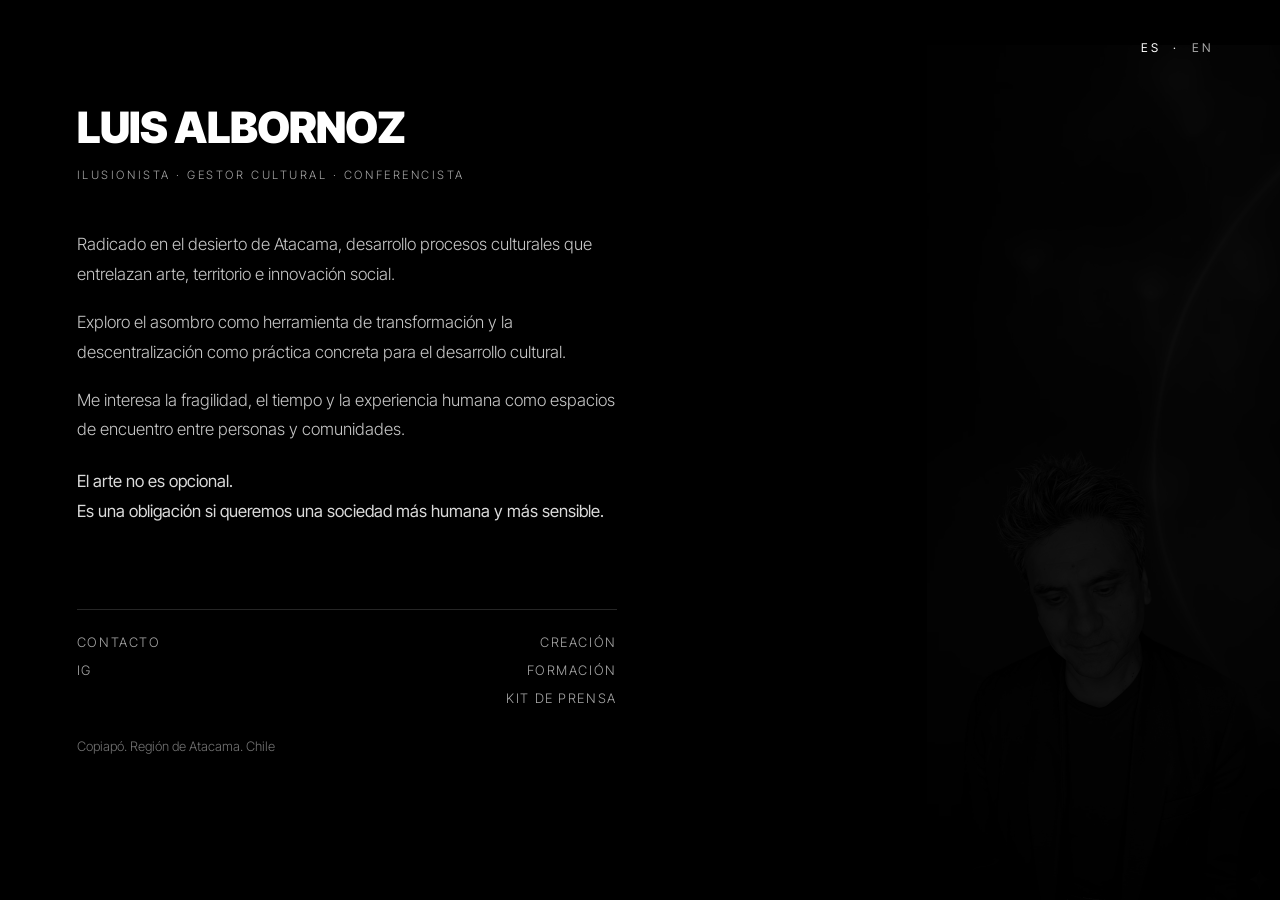
==== index.html @ 5cab09f7 "Update index.html" ====
<!DOCTYPE html>
<html lang="es">
<head>
    <meta charset="UTF-8" />
    <meta name="viewport" content="width=device-width, initial-scale=1.0" />
    <title>Luis Albornoz | Ilusionista, Gestor Cultural y Conferencista</title>
    <meta name="description" content="Luis Albornoz, ilusionista y gestor cultural radicado en el Desierto de Atacama. Desarrollo de proyectos escénicos e innovación social." />
    <link rel="preconnect" href="https://fonts.googleapis.com">
    <link rel="preconnect" href="https://fonts.gstatic.com" crossorigin>
    <link href="https://fonts.googleapis.com/css2?family=IM+Fell+DW+Pica+SC&family=Inter+Tight:wght@300;400;900&display=swap" rel="stylesheet">

    <style>
        :root {
            --bg: #000;
            --fg: #f4f4f4;
            --muted: rgba(255, 255, 255, .65);
        }

        * { box-sizing: border-box; }

        html, body {
            margin: 0; padding: 0;
            background: var(--bg); color: var(--fg);
            font-family: "Inter Tight", sans-serif;
            -webkit-font-smoothing: antialiased;
            overflow-x: hidden;
            overflow-y: auto;
            height: 100%;
        }

        .lang-switch {
            position: fixed; top: 40px; right: 60px;
            font-size: 0.75rem; letter-spacing: 0.2em;
            text-transform: uppercase; z-index: 9999;
        }

        .lang-switch a { color: var(--muted); text-decoration: none; padding: 10px 8px; transition: 0.4s; }
        .lang-switch a.active { color: #fff; }

        .container {
            width: 55%; padding: 8% 6%;
            display: flex; flex-direction: column;
            justify-content: center; position: relative; z-index: 2;
            min-height: 100vh;
        }

        h1 { 
            font-family: "Inter Tight", sans-serif;
            font-weight: 900;
            font-size: 2.7rem; 
            margin: 0; 
            letter-spacing: -0.02em; 
            color: #fff;
            text-transform: uppercase;
            width: 100%;
            max-width: 540px;
            line-height: 1;
            text-align: left;
        }

        h2.subtitle {
            font-size: 0.72rem; 
            text-transform: uppercase; 
            color: var(--muted);
            margin-top: 1.2rem; 
            margin-bottom: 3rem; 
            font-weight: 300;
            letter-spacing: 0.22em; 
            max-width: 540px;
            width: 100%;
            text-align: left;
        }

        p {
            max-width: 540px; line-height: 1.75;
            color: rgba(255, 255, 255, .78); margin: 0 0 1.2rem 0;
            font-weight: 300; font-size: 1.05rem;
        }

        .statement { margin-top: .2rem; color: rgba(255, 255, 255, .86); font-weight: 400; }

        .site-footer { margin-top: 4rem; max-width: 540px; padding-bottom: 40px; }
        .footer-line { height: 1px; background: rgba(255, 255, 255, .15); width: 100%; margin-bottom: 24px; }

        .footer-content {
            display: flex; justify-content: space-between;
            align-items: flex-start; font-size: 0.82rem;
            letter-spacing: 0.12em; text-transform: uppercase; font-weight: 300;
        }

        .footer-left, .footer-right { display: flex; flex-direction: column; gap: 12px; }
        .footer-right { text-align: right; }

        .footer-links a { color: var(--muted); text-decoration: none; transition: 0.4s; cursor: pointer; }
        .footer-links a:hover { color: #fff; }

        .footer-loc { margin-top: 32px; font-size: 0.82rem; color: rgba(255,255,255,.45); font-weight: 300; }

        #copy-notice {
            position: fixed; bottom: 40px; left: 60px;
            font-size: 0.7rem; letter-spacing: 0.1em;
            color: #fff; background: rgba(255,255,255,0.1);
            padding: 8px 12px; opacity: 0; transition: opacity 0.4s;
            pointer-events: none; text-transform: uppercase;
            z-index: 10000;
        }

        .video-wrapper {
            position: fixed; right: 0; bottom: 0; height: 100%;
            display: flex; align-items: flex-end; pointer-events: none; z-index: 1;
            -webkit-mask-image: radial-gradient(ellipse at 98% 98%, transparent 0%, black 15%);
            mask-image: radial-gradient(ellipse at 98% 98%, transparent 0%, black 15%);
        }

        .video-ghost {
            height: 95vh; opacity: 0.09; filter: grayscale(100%) contrast(110%);
            animation: slowFloat 40s ease-in-out infinite alternate;
        }

        @keyframes slowFloat { 0% { transform: translateY(0) } 100% { transform: translateY(12px) } }

        @media (max-width: 900px) {
            .container { 
                width: 100%; 
                padding: 20% 8% 12% 8%; 
                justify-content: flex-start; 
                padding-top: 120px; 
            }
            .video-wrapper { display: none; }
            h1, h2.subtitle, p, .site-footer { max-width: 100%; }
        }
    </style>
</head>
<body>

    <nav class="lang-switch">
        <a href="index.html" class="active">ES</a> · 
        <a href="en.html">EN</a>
    </nav>

    <main class="container">
        <h1>Luis Albornoz</h1>
        <h2 class="subtitle">ILUSIONISTA · GESTOR CULTURAL · CONFERENCISTA</h2>

        <p>Radicado en el desierto de Atacama, desarrollo procesos culturales que entrelazan arte, territorio e innovación social.</p>
        <p>Exploro el asombro como herramienta de transformación y la descentralización como práctica concreta para el desarrollo cultural.</p>
        <p>Me interesa la fragilidad, el tiempo y la experiencia humana como espacios de encuentro entre personas y comunidades.</p>

        <p class="statement">
            El arte no es opcional.<br>
            Es una obligación si queremos una sociedad más humana y más sensible.
        </p>

        <footer class="site-footer">
            <div class="footer-line"></div>
            <div class="footer-content footer-links">
                <div class="footer-left">
                    <a onclick="handleContact('es')">CONTACTO</a>
                    <a href="https://www.instagram.com/luisalbornozcortes/" target="_blank">IG</a>
                </div>
                <div class="footer-right">
                    <a onclick="accessProfessional('obra')">CREACIÓN</a>
                    <a onclick="accessProfessional('formacion')">FORMACIÓN</a>
                    <a onclick="accessProfessional('press')">KIT DE PRENSA</a>
                </div>
            </div>
            <div class="footer-loc">Copiapó. Región de Atacama. Chile</div>
        </footer>
    </main>

    <div id="copy-notice">Correo copiado al portapapeles</div>

    <div class="video-wrapper">
        <video autoplay muted loop playsinline class="video-ghost">
            <source src="luis-albornoz-ilusionista-creador-atacama.webm" type="video/webm" />
            <source src="luis-albornoz-ilusionista-creador-atacama.mp4" type="video/mp4" />
        </video>
    </div>

    <script>
        function handleContact(lang) {
            const email = "luisalbornoz@gmail.com";
            navigator.clipboard.writeText(email).then(() => {
                const notice = document.getElementById('copy-notice');
                notice.innerText = lang === 'es' ? "Correo copiado al portapapeles" : "Email copied to clipboard";
                notice.style.opacity = "1";
                setTimeout(() => { notice.style.opacity = "0"; }, 2500);
            });

            const isMobile = /iPhone|iPad|iPod|Android/i.test(navigator.userAgent);
            if (isMobile) {
                window.location.href = `mailto:${email}?subject=Consulta%20Profesional`;
            }
        }

        function accessProfessional(tipo) {
            const masterKey = "DESIERTO2026";
            
            if (tipo === 'obra' || tipo === 'press') {
                const input = prompt("Acceso Restringido. Ingresa clave:");
                if (input === masterKey) {
                    if (tipo === 'obra') window.open("luis-albornoz-un-mago-en-el-desierto-dossier.pdf", '_blank');
                    if (tipo === 'press') window.open("https://drive.google.com/drive/folders/1Z386t4rUbsZg7R92Y4rG-MYBZl6e0bnV?usp=sharing", '_blank');
                } else if (input !== null) {
                    alert("Clave incorrecta.");
                }
                return;
            }

            if (tipo === 'formacion') {
                const sector = prompt("FORMACIÓN | Selecciona área de interés:\n1. Corporativa\n2. Sociocultural\n(Escribe 1 o 2)");
                
                if (sector === "1" || sector === "2") {
                    const input = prompt("Contenido Protegido. Ingresa clave para acceder:");
                    if (input === masterKey) {
                        if (sector === "1") {
                            const capCorp = prompt("ÁREA CORPORATIVA | Selecciona programa:\n1. En Busca de la Belleza\n2. Presentaciones Memorables\n(Escribe 1 o 2)");
                            if (capCorp === "1") window.open("luis-albornoz-conferencia-taller-belleza-corporativa.pdf", '_blank');
                            else if (capCorp === "2") window.open("luis-albornoz-conferencia-taller-presentaciones-memorables-corporativa.pdf", '_blank');
                        } else {
                            const capSoc = prompt("ÁREA SOCIOCULTURAL | Selecciona programa:\n1. En Busca de la Belleza\n2. Presentaciones Memorables\n(Escribe 1 o 2)");
                            if (capSoc === "1") window.open("luis-albornoz-conferencia-taller-belleza-sociocultural.pdf", '_blank');
                            else if (capSoc === "2") window.open("luis-albornoz-conferencia-taller-presentaciones-memorables-sociocultural.pdf", '_blank');
                        }
                    } else if (input !== null) {
                        alert("Clave incorrecta.");
                    }
                }
            }
        }
    </script>
</body>
</html>
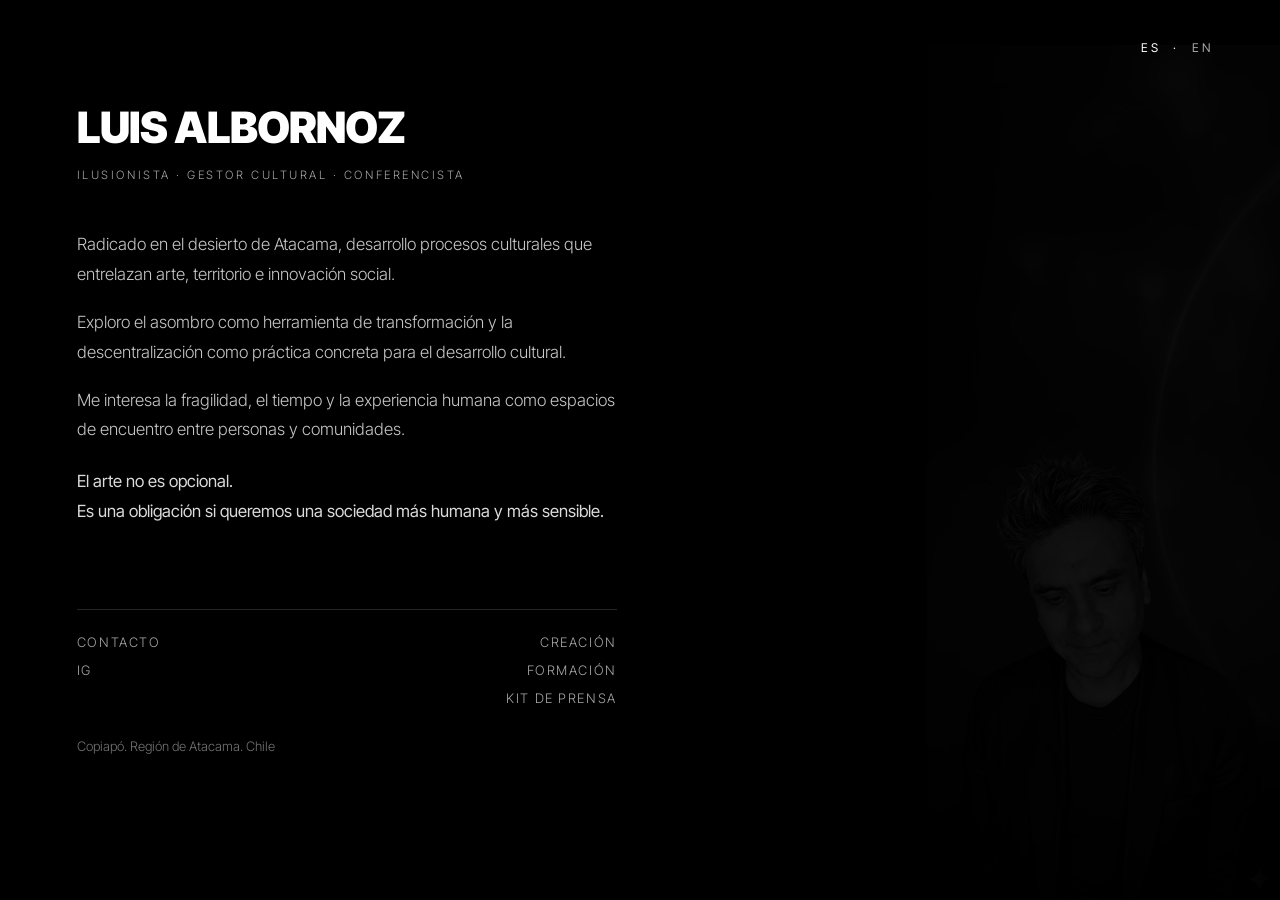
==== commit 47f8244d: "Update index.html" ====
--- a/index.html
+++ b/index.html
@@ -196,6 +196,7 @@
         function accessProfessional(tipo) {
             const masterKey = "DESIERTO2026";
             
+            // Caso 1: Obra o Prensa (Clave directa)
             if (tipo === 'obra' || tipo === 'press') {
                 const input = prompt("Acceso Restringido. Ingresa clave:");
                 if (input === masterKey) {
@@ -207,24 +208,24 @@
                 return;
             }
 
+            // Caso 2: FORMACIÓN (Clave inmediata y luego selección)
             if (tipo === 'formacion') {
-                const sector = prompt("FORMACIÓN | Selecciona área de interés:\n1. Corporativa\n2. Sociocultural\n(Escribe 1 o 2)");
+                const input = prompt("Área de Formación Protegida. Ingresa clave para acceder:");
                 
-                if (sector === "1" || sector === "2") {
-                    const input = prompt("Contenido Protegido. Ingresa clave para acceder:");
-                    if (input === masterKey) {
-                        if (sector === "1") {
-                            const capCorp = prompt("ÁREA CORPORATIVA | Selecciona programa:\n1. En Busca de la Belleza\n2. Presentaciones Memorables\n(Escribe 1 o 2)");
-                            if (capCorp === "1") window.open("luis-albornoz-conferencia-taller-belleza-corporativa.pdf", '_blank');
-                            else if (capCorp === "2") window.open("luis-albornoz-conferencia-taller-presentaciones-memorables-corporativa.pdf", '_blank');
-                        } else {
-                            const capSoc = prompt("ÁREA SOCIOCULTURAL | Selecciona programa:\n1. En Busca de la Belleza\n2. Presentaciones Memorables\n(Escribe 1 o 2)");
-                            if (capSoc === "1") window.open("luis-albornoz-conferencia-taller-belleza-sociocultural.pdf", '_blank');
-                            else if (capSoc === "2") window.open("luis-albornoz-conferencia-taller-presentaciones-memorables-sociocultural.pdf", '_blank');
-                        }
-                    } else if (input !== null) {
-                        alert("Clave incorrecta.");
+                if (input === masterKey) {
+                    const sector = prompt("ACCESO CONCEDIDO | Selecciona área de interés:\n1. Corporativa\n2. Sociocultural\n(Escribe 1 o 2)");
+                    
+                    if (sector === "1") {
+                        const capCorp = prompt("ÁREA CORPORATIVA | Selecciona programa:\n1. En Busca de la Belleza\n2. Presentaciones Memorables\n(Escribe 1 o 2)");
+                        if (capCorp === "1") window.open("luis-albornoz-conferencia-taller-belleza-corporativa.pdf", '_blank');
+                        else if (capCorp === "2") window.open("luis-albornoz-conferencia-taller-presentaciones-memorables-corporativa.pdf", '_blank');
+                    } else if (sector === "2") {
+                        const capSoc = prompt("ÁREA SOCIOCULTURAL | Selecciona programa:\n1. En Busca de la Belleza\n2. Presentaciones Memorables\n(Escribe 1 o 2)");
+                        if (capSoc === "1") window.open("luis-albornoz-conferencia-taller-belleza-sociocultural.pdf", '_blank');
+                        else if (capSoc === "2") window.open("luis-albornoz-conferencia-taller-presentaciones-memorables-sociocultural.pdf", '_blank');
                     }
+                } else if (input !== null) {
+                    alert("Clave incorrecta.");
                 }
             }
         }
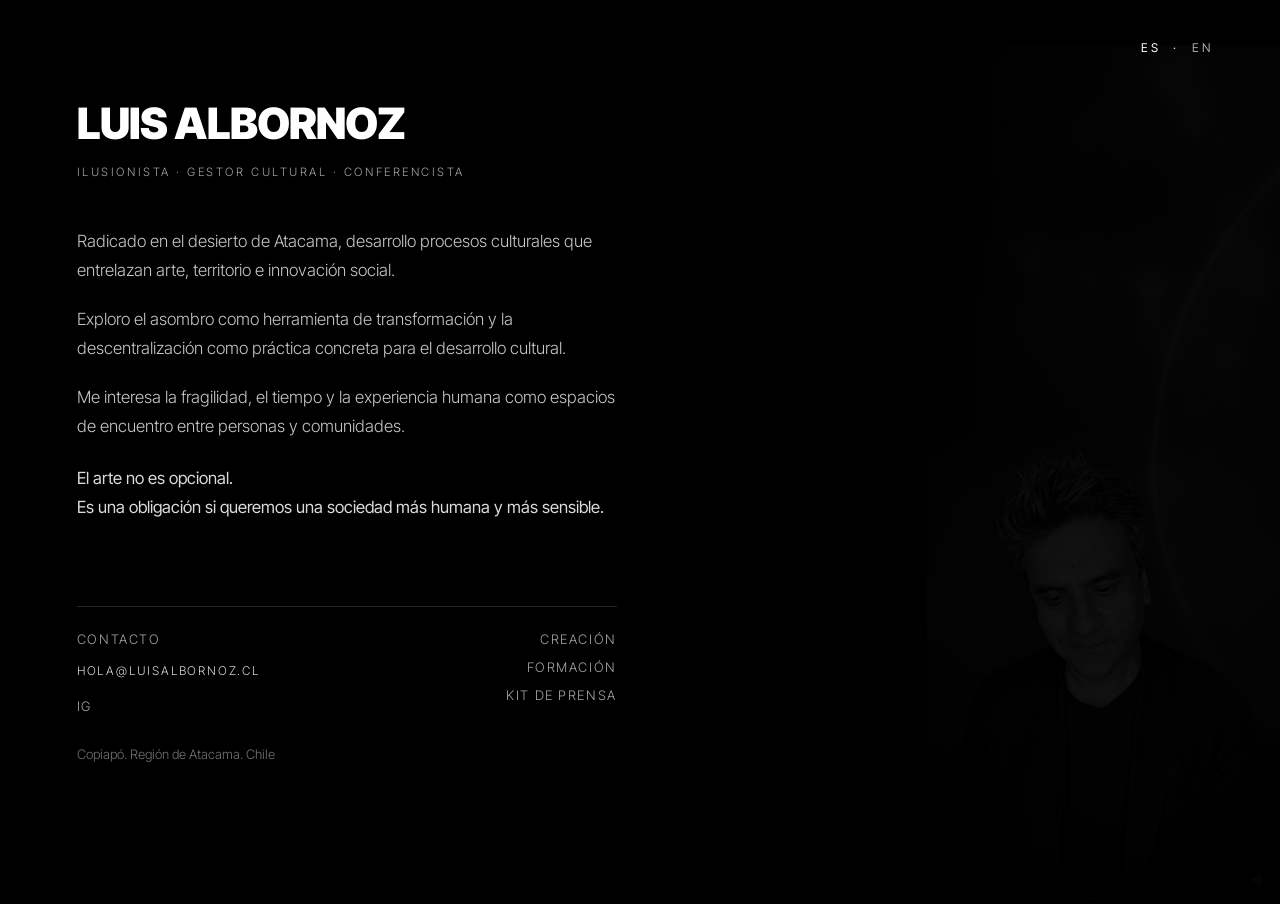
==== commit 5898cbd5: "Update index.html" ====
--- a/index.html
+++ b/index.html
@@ -94,6 +94,14 @@
         .footer-links a { color: var(--muted); text-decoration: none; transition: 0.4s; cursor: pointer; }
         .footer-links a:hover { color: #fff; }
 
+        .direct-email { 
+            font-size: 0.75rem; 
+            color: #fff; 
+            margin-top: 4px; 
+            letter-spacing: 0.15em;
+            opacity: 0.85;
+        }
+
         .footer-loc { margin-top: 32px; font-size: 0.82rem; color: rgba(255,255,255,.45); font-weight: 300; }
 
         #copy-notice {
@@ -156,7 +164,8 @@
             <div class="footer-content footer-links">
                 <div class="footer-left">
                     <a onclick="handleContact('es')">CONTACTO</a>
-                    <a href="https://www.instagram.com/luisalbornozcortes/" target="_blank">IG</a>
+                    <span class="direct-email">hola@luisalbornoz.cl</span>
+                    <a href="https://www.instagram.com/luisalbornozcortes/" target="_blank" style="margin-top: 8px;">IG</a>
                 </div>
                 <div class="footer-right">
                     <a onclick="accessProfessional('obra')">CREACIÓN</a>
@@ -179,7 +188,7 @@
 
     <script>
         function handleContact(lang) {
-            const email = "luisalbornoz@gmail.com";
+            const email = "hola@luisalbornoz.cl";
             navigator.clipboard.writeText(email).then(() => {
                 const notice = document.getElementById('copy-notice');
                 notice.innerText = lang === 'es' ? "Correo copiado al portapapeles" : "Email copied to clipboard";
@@ -187,20 +196,16 @@
                 setTimeout(() => { notice.style.opacity = "0"; }, 2500);
             });
 
-            const isMobile = /iPhone|iPad|iPod|Android/i.test(navigator.userAgent);
-            if (isMobile) {
-                window.location.href = `mailto:${email}?subject=Consulta%20Profesional`;
-            }
+            window.location.href = `mailto:${email}?subject=Consulta%20Profesional%3A%20Luis%20Albornoz`;
         }
 
         function accessProfessional(tipo) {
             const masterKey = "DESIERTO2026";
             
-            // Caso 1: Obra o Prensa (Clave directa)
             if (tipo === 'obra' || tipo === 'press') {
                 const input = prompt("Acceso Restringido. Ingresa clave:");
                 if (input === masterKey) {
-                    if (tipo === 'obra') window.open("luis-albornoz-un-mago-en-el-desierto-dossier.pdf", '_blank');
+                    if (tipo === 'obra') window.open("luis-albornoz-obra-un mago-en-el-desierto-dossier.pdf", '_blank');
                     if (tipo === 'press') window.open("https://drive.google.com/drive/folders/1Z386t4rUbsZg7R92Y4rG-MYBZl6e0bnV?usp=sharing", '_blank');
                 } else if (input !== null) {
                     alert("Clave incorrecta.");
@@ -208,7 +213,6 @@
                 return;
             }
 
-            // Caso 2: FORMACIÓN (Clave inmediata y luego selección)
             if (tipo === 'formacion') {
                 const input = prompt("Área de Formación Protegida. Ingresa clave para acceder:");
                 
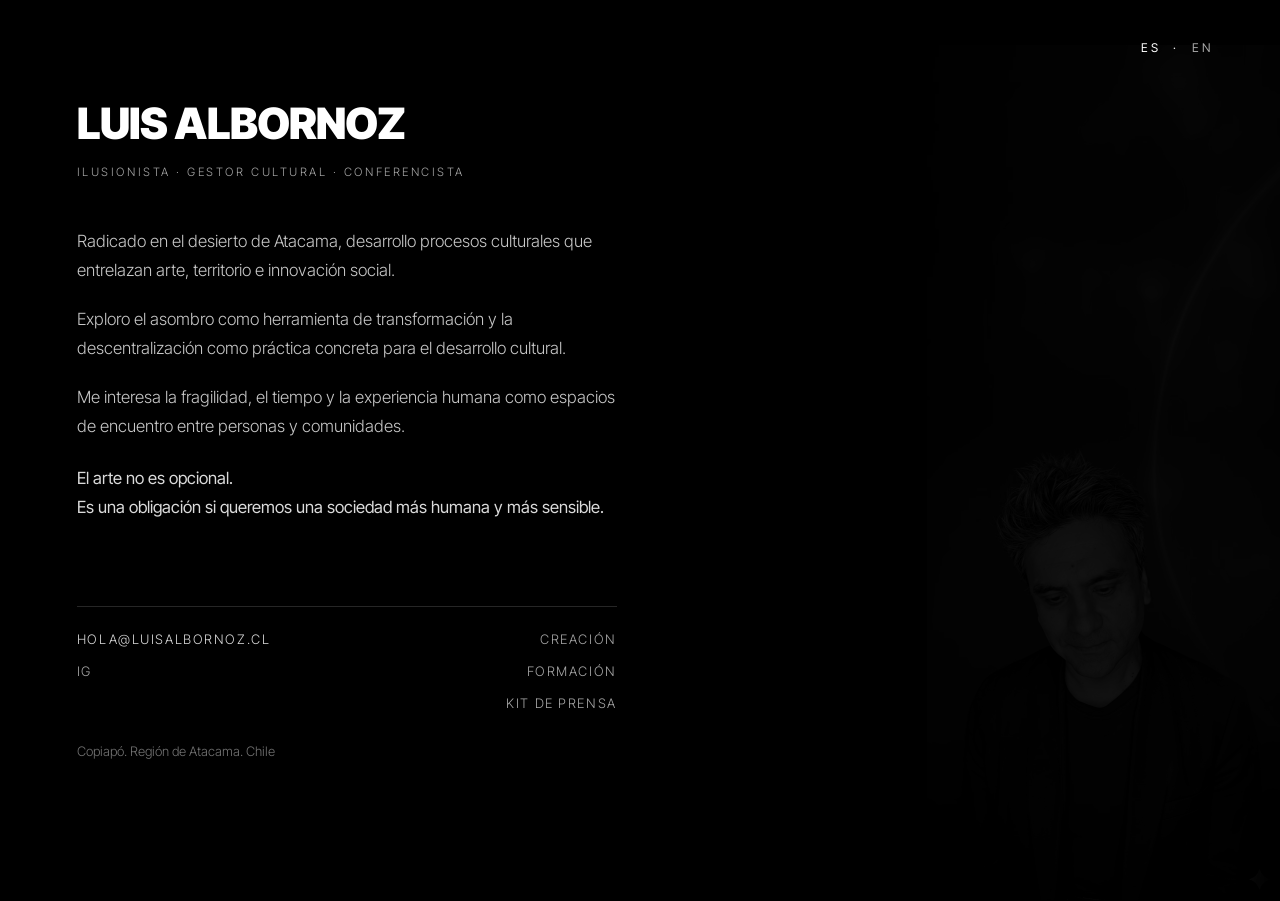
==== commit 2cb87557: "Update index.html" ====
--- a/index.html
+++ b/index.html
@@ -79,30 +79,42 @@
 
         .statement { margin-top: .2rem; color: rgba(255, 255, 255, .86); font-weight: 400; }
 
+        /* --- Estilos del Footer Corregidos --- */
         .site-footer { margin-top: 4rem; max-width: 540px; padding-bottom: 40px; }
         .footer-line { height: 1px; background: rgba(255, 255, 255, .15); width: 100%; margin-bottom: 24px; }
 
         .footer-content {
-            display: flex; justify-content: space-between;
-            align-items: flex-start; font-size: 0.82rem;
-            letter-spacing: 0.12em; text-transform: uppercase; font-weight: 300;
-        }
-
-        .footer-left, .footer-right { display: flex; flex-direction: column; gap: 12px; }
-        .footer-right { text-align: right; }
-
-        .footer-links a { color: var(--muted); text-decoration: none; transition: 0.4s; cursor: pointer; }
+            display: grid;
+            grid-template-columns: 1fr 1fr; /* Dos columnas iguales */
+            gap: 16px; /* Espacio entre columnas y filas */
+            font-size: 0.82rem;
+            letter-spacing: 0.12em;
+            text-transform: uppercase;
+            font-weight: 300;
+        }
+
+        .footer-links a, .footer-links span {
+            color: var(--muted);
+            text-decoration: none;
+            transition: 0.4s;
+            cursor: pointer;
+            display: inline-block; /* Importante para alineación */
+        }
+
         .footer-links a:hover { color: #fff; }
 
+        /* Estilo específico para resaltar el correo */
         .direct-email { 
-            font-size: 0.75rem; 
-            color: #fff; 
-            margin-top: 4px; 
-            letter-spacing: 0.15em;
+            color: #fff !important; 
             opacity: 0.85;
-        }
+            cursor: pointer;
+        }
+
+        /* Justificación derecha para la columna profesional */
+        .text-right { text-align: right; }
 
         .footer-loc { margin-top: 32px; font-size: 0.82rem; color: rgba(255,255,255,.45); font-weight: 300; }
+        /* ------------------------------------- */
 
         #copy-notice {
             position: fixed; bottom: 40px; left: 60px;
@@ -136,6 +148,8 @@
             }
             .video-wrapper { display: none; }
             h1, h2.subtitle, p, .site-footer { max-width: 100%; }
+            .footer-content { grid-template-columns: 1fr; gap: 24px; text-align: center; }
+            .text-right { text-align: center; }
         }
     </style>
 </head>
@@ -162,15 +176,25 @@
         <footer class="site-footer">
             <div class="footer-line"></div>
             <div class="footer-content footer-links">
-                <div class="footer-left">
-                    <a onclick="handleContact('es')">CONTACTO</a>
-                    <span class="direct-email">hola@luisalbornoz.cl</span>
-                    <a href="https://www.instagram.com/luisalbornozcortes/" target="_blank" style="margin-top: 8px;">IG</a>
+                <div class="footer-left-group">
+                    <div>
+                        <a onclick="handleContact('es')" class="direct-email">hola@luisalbornoz.cl</a>
+                    </div>
+                    <div style="margin-top: 16px;">
+                        <a href="https://www.instagram.com/luisalbornozcortes/" target="_blank">IG</a>
+                    </div>
                 </div>
-                <div class="footer-right">
-                    <a onclick="accessProfessional('obra')">CREACIÓN</a>
-                    <a onclick="accessProfessional('formacion')">FORMACIÓN</a>
-                    <a onclick="accessProfessional('press')">KIT DE PRENSA</a>
+                
+                <div class="footer-right-group text-right">
+                    <div>
+                        <a onclick="accessProfessional('obra')">CREACIÓN</a>
+                    </div>
+                    <div style="margin-top: 16px;">
+                        <a onclick="accessProfessional('formacion')">FORMACIÓN</a>
+                    </div>
+                    <div style="margin-top: 16px;">
+                        <a onclick="accessProfessional('press')">KIT DE PRENSA</a>
+                    </div>
                 </div>
             </div>
             <div class="footer-loc">Copiapó. Región de Atacama. Chile</div>
@@ -189,6 +213,7 @@
     <script>
         function handleContact(lang) {
             const email = "hola@luisalbornoz.cl";
+            // Copia al portapapeles
             navigator.clipboard.writeText(email).then(() => {
                 const notice = document.getElementById('copy-notice');
                 notice.innerText = lang === 'es' ? "Correo copiado al portapapeles" : "Email copied to clipboard";
@@ -196,7 +221,10 @@
                 setTimeout(() => { notice.style.opacity = "0"; }, 2500);
             });
 
-            window.location.href = `mailto:${email}?subject=Consulta%20Profesional%3A%20Luis%20Albornoz`;
+            // Abre el gestor de correos automáticamente
+            setTimeout(() => {
+                window.location.href = `mailto:${email}?subject=Consulta%20Profesional%3A%20Luis%20Albornoz`;
+            }, 300); // Pequeña pausa para asegurar la copia
         }
 
         function accessProfessional(tipo) {
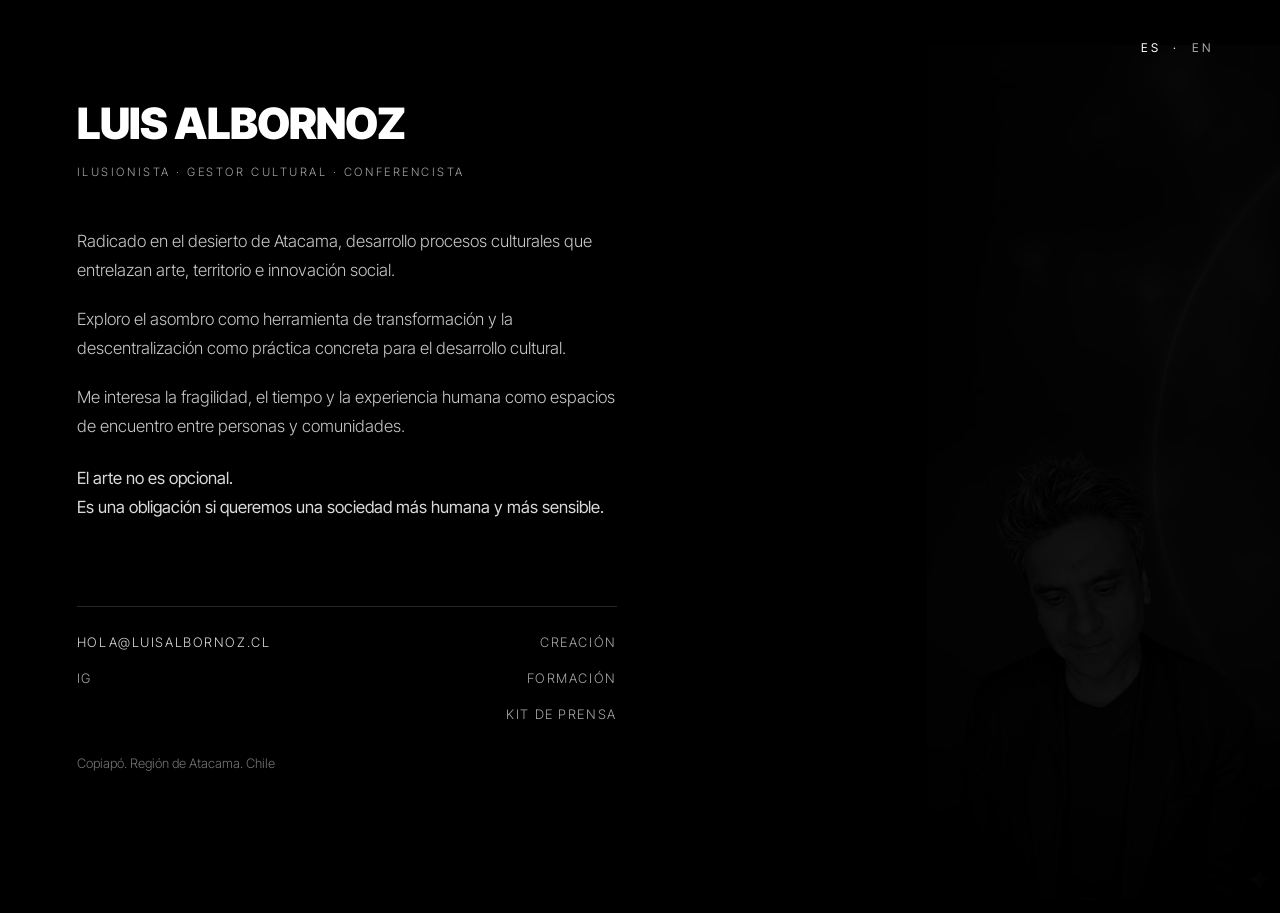
==== commit abfdacbf: "Update index.html" ====
--- a/index.html
+++ b/index.html
@@ -79,42 +79,38 @@
 
         .statement { margin-top: .2rem; color: rgba(255, 255, 255, .86); font-weight: 400; }
 
-        /* --- Estilos del Footer Corregidos --- */
+        /* --- Estilos del Footer con Simetría Total --- */
         .site-footer { margin-top: 4rem; max-width: 540px; padding-bottom: 40px; }
         .footer-line { height: 1px; background: rgba(255, 255, 255, .15); width: 100%; margin-bottom: 24px; }
 
         .footer-content {
             display: grid;
-            grid-template-columns: 1fr 1fr; /* Dos columnas iguales */
-            gap: 16px; /* Espacio entre columnas y filas */
-            font-size: 0.82rem;
-            letter-spacing: 0.12em;
+            grid-template-columns: 1fr 1fr;
+            gap: 16px;
             text-transform: uppercase;
             font-weight: 300;
         }
 
-        .footer-links a, .footer-links span {
+        /* Unificación estricta de tamaño para todos los enlaces del footer */
+        .footer-links a, .footer-links span, .direct-email {
             color: var(--muted);
             text-decoration: none;
             transition: 0.4s;
             cursor: pointer;
-            display: inline-block; /* Importante para alineación */
-        }
-
-        .footer-links a:hover { color: #fff; }
-
-        /* Estilo específico para resaltar el correo */
+            display: inline-block;
+            font-size: 0.82rem !important; 
+            letter-spacing: 0.12em;
+        }
+
+        .footer-links a:hover, .direct-email:hover { color: #fff; }
+
         .direct-email { 
             color: #fff !important; 
             opacity: 0.85;
-            cursor: pointer;
-        }
-
-        /* Justificación derecha para la columna profesional */
+        }
+
         .text-right { text-align: right; }
-
         .footer-loc { margin-top: 32px; font-size: 0.82rem; color: rgba(255,255,255,.45); font-weight: 300; }
-        /* ------------------------------------- */
 
         #copy-notice {
             position: fixed; bottom: 40px; left: 60px;
@@ -178,7 +174,7 @@
             <div class="footer-content footer-links">
                 <div class="footer-left-group">
                     <div>
-                        <a onclick="handleContact('es')" class="direct-email">hola@luisalbornoz.cl</a>
+                        <a onclick="handleContact('es')" class="direct-email">HOLA@LUISALBORNOZ.CL</a>
                     </div>
                     <div style="margin-top: 16px;">
                         <a href="https://www.instagram.com/luisalbornozcortes/" target="_blank">IG</a>
@@ -213,7 +209,6 @@
     <script>
         function handleContact(lang) {
             const email = "hola@luisalbornoz.cl";
-            // Copia al portapapeles
             navigator.clipboard.writeText(email).then(() => {
                 const notice = document.getElementById('copy-notice');
                 notice.innerText = lang === 'es' ? "Correo copiado al portapapeles" : "Email copied to clipboard";
@@ -221,10 +216,9 @@
                 setTimeout(() => { notice.style.opacity = "0"; }, 2500);
             });
 
-            // Abre el gestor de correos automáticamente
             setTimeout(() => {
                 window.location.href = `mailto:${email}?subject=Consulta%20Profesional%3A%20Luis%20Albornoz`;
-            }, 300); // Pequeña pausa para asegurar la copia
+            }, 300);
         }
 
         function accessProfessional(tipo) {
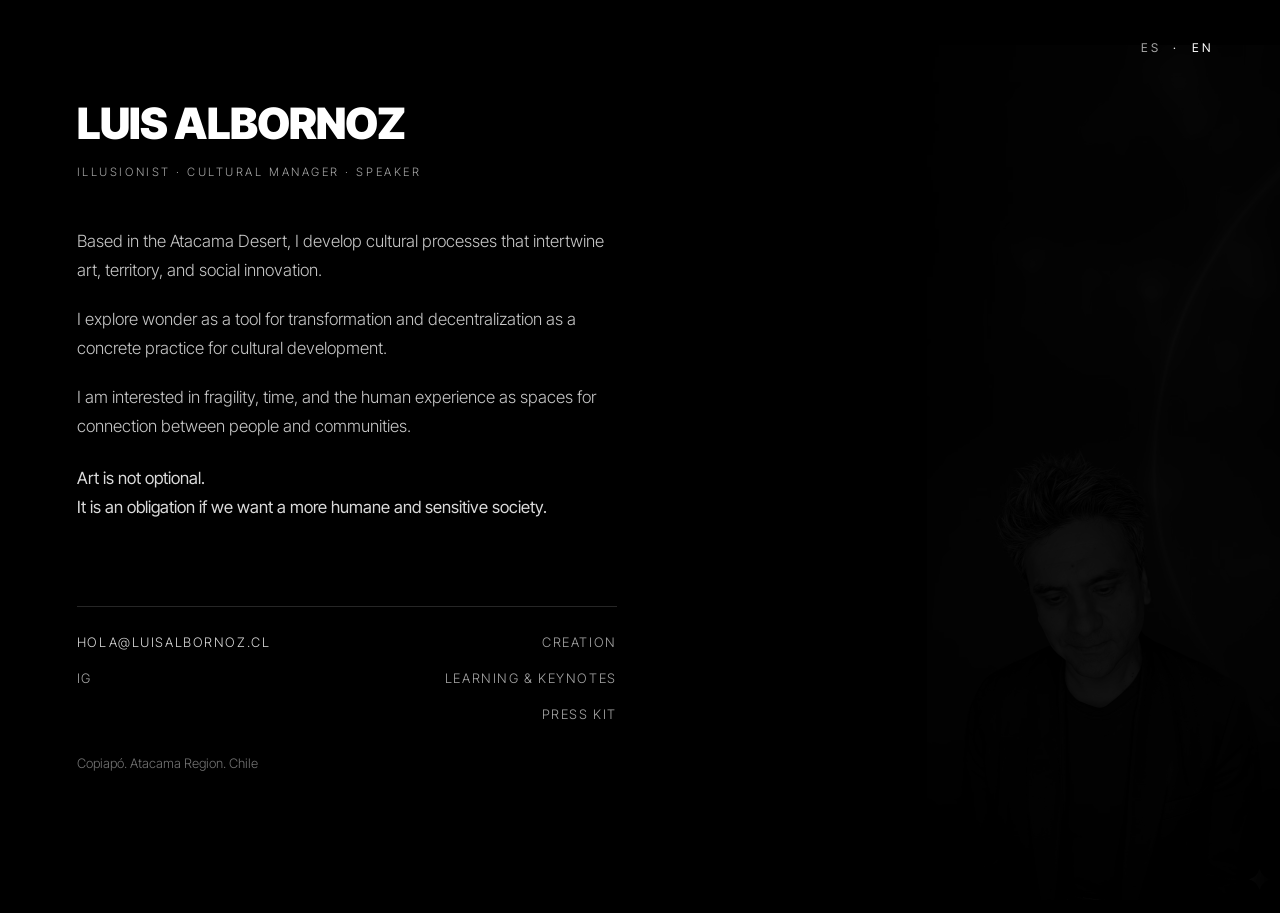
==== commit a9814073: "Update index.html" ====
--- a/index.html
+++ b/index.html
@@ -1,10 +1,10 @@
 <!DOCTYPE html>
-<html lang="es">
+<html lang="en">
 <head>
     <meta charset="UTF-8" />
     <meta name="viewport" content="width=device-width, initial-scale=1.0" />
-    <title>Luis Albornoz | Ilusionista, Gestor Cultural y Conferencista</title>
-    <meta name="description" content="Luis Albornoz, ilusionista y gestor cultural radicado en el Desierto de Atacama. Desarrollo de proyectos escénicos e innovación social." />
+    <title>Luis Albornoz | Illusionist, Cultural Manager & Speaker</title>
+    <meta name="description" content="Luis Albornoz, illusionist and cultural manager based in the Atacama Desert. Developing performing arts and social innovation projects." />
     <link rel="preconnect" href="https://fonts.googleapis.com">
     <link rel="preconnect" href="https://fonts.gstatic.com" crossorigin>
     <link href="https://fonts.googleapis.com/css2?family=IM+Fell+DW+Pica+SC&family=Inter+Tight:wght@300;400;900&display=swap" rel="stylesheet">
@@ -79,7 +79,6 @@
 
         .statement { margin-top: .2rem; color: rgba(255, 255, 255, .86); font-weight: 400; }
 
-        /* --- Estilos del Footer con Simetría Total --- */
         .site-footer { margin-top: 4rem; max-width: 540px; padding-bottom: 40px; }
         .footer-line { height: 1px; background: rgba(255, 255, 255, .15); width: 100%; margin-bottom: 24px; }
 
@@ -91,7 +90,6 @@
             font-weight: 300;
         }
 
-        /* Unificación estricta de tamaño para todos los enlaces del footer */
         .footer-links a, .footer-links span, .direct-email {
             color: var(--muted);
             text-decoration: none;
@@ -152,21 +150,21 @@
 <body>
 
     <nav class="lang-switch">
-        <a href="index.html" class="active">ES</a> · 
-        <a href="en.html">EN</a>
+        <a href="index.html">ES</a> · 
+        <a href="en.html" class="active">EN</a>
     </nav>
 
     <main class="container">
         <h1>Luis Albornoz</h1>
-        <h2 class="subtitle">ILUSIONISTA · GESTOR CULTURAL · CONFERENCISTA</h2>
-
-        <p>Radicado en el desierto de Atacama, desarrollo procesos culturales que entrelazan arte, territorio e innovación social.</p>
-        <p>Exploro el asombro como herramienta de transformación y la descentralización como práctica concreta para el desarrollo cultural.</p>
-        <p>Me interesa la fragilidad, el tiempo y la experiencia humana como espacios de encuentro entre personas y comunidades.</p>
+        <h2 class="subtitle">ILLUSIONIST · CULTURAL MANAGER · SPEAKER</h2>
+
+        <p>Based in the Atacama Desert, I develop cultural processes that intertwine art, territory, and social innovation.</p>
+        <p>I explore wonder as a tool for transformation and decentralization as a concrete practice for cultural development.</p>
+        <p>I am interested in fragility, time, and the human experience as spaces for connection between people and communities.</p>
 
         <p class="statement">
-            El arte no es opcional.<br>
-            Es una obligación si queremos una sociedad más humana y más sensible.
+            Art is not optional.<br>
+            It is an obligation if we want a more humane and sensitive society.
         </p>
 
         <footer class="site-footer">
@@ -174,7 +172,7 @@
             <div class="footer-content footer-links">
                 <div class="footer-left-group">
                     <div>
-                        <a onclick="handleContact('es')" class="direct-email">HOLA@LUISALBORNOZ.CL</a>
+                        <a onclick="handleContact('en')" class="direct-email">HOLA@LUISALBORNOZ.CL</a>
                     </div>
                     <div style="margin-top: 16px;">
                         <a href="https://www.instagram.com/luisalbornozcortes/" target="_blank">IG</a>
@@ -183,21 +181,21 @@
                 
                 <div class="footer-right-group text-right">
                     <div>
-                        <a onclick="accessProfessional('obra')">CREACIÓN</a>
+                        <a onclick="accessProfessional('work')">CREATION</a>
                     </div>
                     <div style="margin-top: 16px;">
-                        <a onclick="accessProfessional('formacion')">FORMACIÓN</a>
+                        <a onclick="accessProfessional('learning')">LEARNING & KEYNOTES</a>
                     </div>
                     <div style="margin-top: 16px;">
-                        <a onclick="accessProfessional('press')">KIT DE PRENSA</a>
+                        <a onclick="accessProfessional('press')">PRESS KIT</a>
                     </div>
                 </div>
             </div>
-            <div class="footer-loc">Copiapó. Región de Atacama. Chile</div>
+            <div class="footer-loc">Copiapó. Atacama Region. Chile</div>
         </footer>
     </main>
 
-    <div id="copy-notice">Correo copiado al portapapeles</div>
+    <div id="copy-notice">Email copied to clipboard</div>
 
     <div class="video-wrapper">
         <video autoplay muted loop playsinline class="video-ghost">
@@ -217,41 +215,43 @@
             });
 
             setTimeout(() => {
-                window.location.href = `mailto:${email}?subject=Consulta%20Profesional%3A%20Luis%20Albornoz`;
+                window.location.href = `mailto:${email}?subject=Professional%20Inquiry%3A%20Luis%20Albornoz`;
             }, 300);
         }
 
-        function accessProfessional(tipo) {
-            const masterKey = "DESIERTO2026";
+        function accessProfessional(type) {
+            const keyGeneral = "CREA2026";
+            const keyPress = "DESIERTO2026";
             
-            if (tipo === 'obra' || tipo === 'press') {
-                const input = prompt("Acceso Restringido. Ingresa clave:");
-                if (input === masterKey) {
-                    if (tipo === 'obra') window.open("luis-albornoz-obra-un mago-en-el-desierto-dossier.pdf", '_blank');
-                    if (tipo === 'press') window.open("https://drive.google.com/drive/folders/1Z386t4rUbsZg7R92Y4rG-MYBZl6e0bnV?usp=sharing", '_blank');
+            if (type === 'work' || type === 'learning') {
+                const input = prompt("Protected Access. Enter password to continue:");
+                if (input === keyGeneral) {
+                    if (type === 'work') {
+                        window.open("luis-albornoz-obra-un mago-en-el-desierto-dossier.pdf", '_blank');
+                    } else if (type === 'learning') {
+                        const sector = prompt("ACCESS GRANTED | Select area of interest:\n1. Corporate\n2. Sociocultural\n(Type 1 or 2)");
+                        if (sector === "1") {
+                            const capCorp = prompt("CORPORATE AREA | Select program:\n1. In Search of Beauty\n2. Memorable Presentations\n(Type 1 or 2)");
+                            if (capCorp === "1") window.open("luis-albornoz-conferencia-taller-belleza-corporativa.pdf", '_blank');
+                            else if (capCorp === "2") window.open("luis-albornoz-conferencia-taller-presentaciones-memorables-corporativa.pdf", '_blank');
+                        } else if (sector === "2") {
+                            const capSoc = prompt("SOCIOCULTURAL AREA | Select program:\n1. In Search of Beauty\n2. Memorable Presentations\n(Type 1 or 2)");
+                            if (capSoc === "1") window.open("luis-albornoz-conferencia-taller-belleza-sociocultural.pdf", '_blank');
+                            else if (capSoc === "2") window.open("luis-albornoz-conferencia-taller-presentaciones-memorables-sociocultural.pdf", '_blank');
+                        }
+                    }
                 } else if (input !== null) {
-                    alert("Clave incorrecta.");
+                    alert("Incorrect password.");
                 }
                 return;
             }
 
-            if (tipo === 'formacion') {
-                const input = prompt("Área de Formación Protegida. Ingresa clave para acceder:");
-                
-                if (input === masterKey) {
-                    const sector = prompt("ACCESO CONCEDIDO | Selecciona área de interés:\n1. Corporativa\n2. Sociocultural\n(Escribe 1 o 2)");
-                    
-                    if (sector === "1") {
-                        const capCorp = prompt("ÁREA CORPORATIVA | Selecciona programa:\n1. En Busca de la Belleza\n2. Presentaciones Memorables\n(Escribe 1 o 2)");
-                        if (capCorp === "1") window.open("luis-albornoz-conferencia-taller-belleza-corporativa.pdf", '_blank');
-                        else if (capCorp === "2") window.open("luis-albornoz-conferencia-taller-presentaciones-memorables-corporativa.pdf", '_blank');
-                    } else if (sector === "2") {
-                        const capSoc = prompt("ÁREA SOCIOCULTURAL | Selecciona programa:\n1. En Busca de la Belleza\n2. Presentaciones Memorables\n(Escribe 1 o 2)");
-                        if (capSoc === "1") window.open("luis-albornoz-conferencia-taller-belleza-sociocultural.pdf", '_blank');
-                        else if (capSoc === "2") window.open("luis-albornoz-conferencia-taller-presentaciones-memorables-sociocultural.pdf", '_blank');
-                    }
+            if (type === 'press') {
+                const input = prompt("Press Kit Access. Enter password:");
+                if (input === keyPress) {
+                    window.open("https://drive.google.com/drive/folders/1Z386t4rUbsZg7R92Y4rG-MYBZl6e0bnV?usp=sharing", '_blank');
                 } else if (input !== null) {
-                    alert("Clave incorrecta.");
+                    alert("Incorrect password.");
                 }
             }
         }
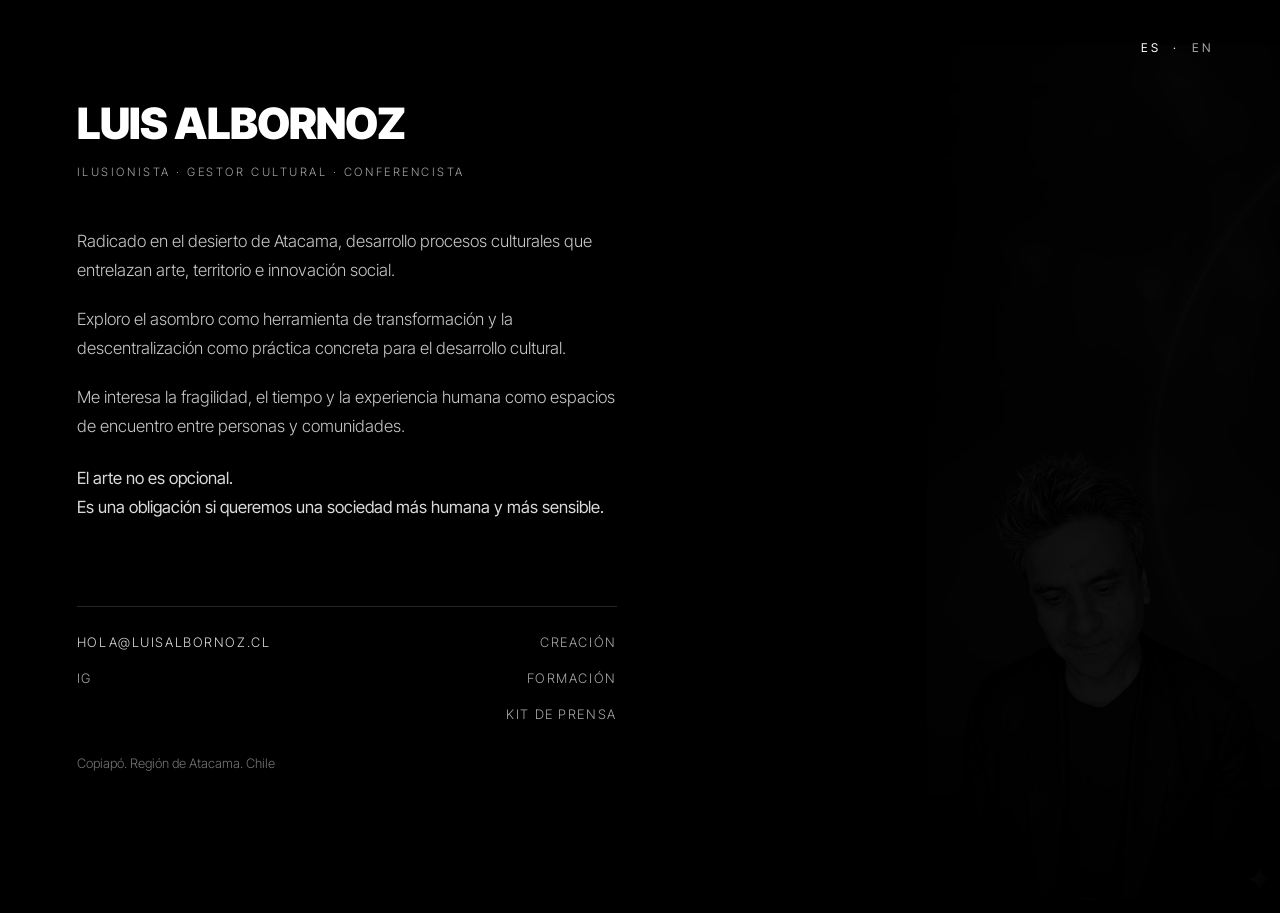
==== commit ac7346c8: "Update index.html" ====
--- a/index.html
+++ b/index.html
@@ -1,10 +1,10 @@
 <!DOCTYPE html>
-<html lang="en">
+<html lang="es">
 <head>
     <meta charset="UTF-8" />
     <meta name="viewport" content="width=device-width, initial-scale=1.0" />
-    <title>Luis Albornoz | Illusionist, Cultural Manager & Speaker</title>
-    <meta name="description" content="Luis Albornoz, illusionist and cultural manager based in the Atacama Desert. Developing performing arts and social innovation projects." />
+    <title>Luis Albornoz | Ilusionista, Gestor Cultural y Conferencista</title>
+    <meta name="description" content="Luis Albornoz, ilusionista y gestor cultural radicado en el Desierto de Atacama. Desarrollo de proyectos escénicos e innovación social." />
     <link rel="preconnect" href="https://fonts.googleapis.com">
     <link rel="preconnect" href="https://fonts.gstatic.com" crossorigin>
     <link href="https://fonts.googleapis.com/css2?family=IM+Fell+DW+Pica+SC&family=Inter+Tight:wght@300;400;900&display=swap" rel="stylesheet">
@@ -150,21 +150,21 @@
 <body>
 
     <nav class="lang-switch">
-        <a href="index.html">ES</a> · 
-        <a href="en.html" class="active">EN</a>
+        <a href="index.html" class="active">ES</a> · 
+        <a href="en.html">EN</a>
     </nav>
 
     <main class="container">
         <h1>Luis Albornoz</h1>
-        <h2 class="subtitle">ILLUSIONIST · CULTURAL MANAGER · SPEAKER</h2>
-
-        <p>Based in the Atacama Desert, I develop cultural processes that intertwine art, territory, and social innovation.</p>
-        <p>I explore wonder as a tool for transformation and decentralization as a concrete practice for cultural development.</p>
-        <p>I am interested in fragility, time, and the human experience as spaces for connection between people and communities.</p>
+        <h2 class="subtitle">ILUSIONISTA · GESTOR CULTURAL · CONFERENCISTA</h2>
+
+        <p>Radicado en el desierto de Atacama, desarrollo procesos culturales que entrelazan arte, territorio e innovación social.</p>
+        <p>Exploro el asombro como herramienta de transformación y la descentralización como práctica concreta para el desarrollo cultural.</p>
+        <p>Me interesa la fragilidad, el tiempo y la experiencia humana como espacios de encuentro entre personas y comunidades.</p>
 
         <p class="statement">
-            Art is not optional.<br>
-            It is an obligation if we want a more humane and sensitive society.
+            El arte no es opcional.<br>
+            Es una obligación si queremos una sociedad más humana y más sensible.
         </p>
 
         <footer class="site-footer">
@@ -172,7 +172,7 @@
             <div class="footer-content footer-links">
                 <div class="footer-left-group">
                     <div>
-                        <a onclick="handleContact('en')" class="direct-email">HOLA@LUISALBORNOZ.CL</a>
+                        <a onclick="handleContact('es')" class="direct-email">HOLA@LUISALBORNOZ.CL</a>
                     </div>
                     <div style="margin-top: 16px;">
                         <a href="https://www.instagram.com/luisalbornozcortes/" target="_blank">IG</a>
@@ -181,21 +181,21 @@
                 
                 <div class="footer-right-group text-right">
                     <div>
-                        <a onclick="accessProfessional('work')">CREATION</a>
+                        <a onclick="accessProfessional('obra')">CREACIÓN</a>
                     </div>
                     <div style="margin-top: 16px;">
-                        <a onclick="accessProfessional('learning')">LEARNING & KEYNOTES</a>
+                        <a onclick="accessProfessional('formacion')">FORMACIÓN</a>
                     </div>
                     <div style="margin-top: 16px;">
-                        <a onclick="accessProfessional('press')">PRESS KIT</a>
+                        <a onclick="accessProfessional('press')">KIT DE PRENSA</a>
                     </div>
                 </div>
             </div>
-            <div class="footer-loc">Copiapó. Atacama Region. Chile</div>
+            <div class="footer-loc">Copiapó. Región de Atacama. Chile</div>
         </footer>
     </main>
 
-    <div id="copy-notice">Email copied to clipboard</div>
+    <div id="copy-notice">Correo copiado al portapapeles</div>
 
     <div class="video-wrapper">
         <video autoplay muted loop playsinline class="video-ghost">
@@ -215,43 +215,43 @@
             });
 
             setTimeout(() => {
-                window.location.href = `mailto:${email}?subject=Professional%20Inquiry%3A%20Luis%20Albornoz`;
+                window.location.href = `mailto:${email}?subject=Consulta%20Profesional%3A%20Luis%20Albornoz`;
             }, 300);
         }
 
-        function accessProfessional(type) {
+        function accessProfessional(tipo) {
             const keyGeneral = "CREA2026";
             const keyPress = "DESIERTO2026";
             
-            if (type === 'work' || type === 'learning') {
-                const input = prompt("Protected Access. Enter password to continue:");
+            if (tipo === 'obra' || tipo === 'formacion') {
+                const input = prompt("Acceso Protegido. Ingresa clave para continuar:");
                 if (input === keyGeneral) {
-                    if (type === 'work') {
+                    if (tipo === 'obra') {
                         window.open("luis-albornoz-obra-un mago-en-el-desierto-dossier.pdf", '_blank');
-                    } else if (type === 'learning') {
-                        const sector = prompt("ACCESS GRANTED | Select area of interest:\n1. Corporate\n2. Sociocultural\n(Type 1 or 2)");
+                    } else if (tipo === 'formacion') {
+                        const sector = prompt("ACCESO CONCEDIDO | Selecciona área de interés:\n1. Corporativa\n2. Sociocultural\n(Escribe 1 o 2)");
                         if (sector === "1") {
-                            const capCorp = prompt("CORPORATE AREA | Select program:\n1. In Search of Beauty\n2. Memorable Presentations\n(Type 1 or 2)");
+                            const capCorp = prompt("ÁREA CORPORATIVA | Selecciona programa:\n1. En Busca de la Belleza\n2. Presentaciones Memorables\n(Escribe 1 o 2)");
                             if (capCorp === "1") window.open("luis-albornoz-conferencia-taller-belleza-corporativa.pdf", '_blank');
                             else if (capCorp === "2") window.open("luis-albornoz-conferencia-taller-presentaciones-memorables-corporativa.pdf", '_blank');
                         } else if (sector === "2") {
-                            const capSoc = prompt("SOCIOCULTURAL AREA | Select program:\n1. In Search of Beauty\n2. Memorable Presentations\n(Type 1 or 2)");
+                            const capSoc = prompt("ÁREA SOCIOCULTURAL | Selecciona programa:\n1. En Busca de la Belleza\n2. Presentaciones Memorables\n(Escribe 1 o 2)");
                             if (capSoc === "1") window.open("luis-albornoz-conferencia-taller-belleza-sociocultural.pdf", '_blank');
                             else if (capSoc === "2") window.open("luis-albornoz-conferencia-taller-presentaciones-memorables-sociocultural.pdf", '_blank');
                         }
                     }
                 } else if (input !== null) {
-                    alert("Incorrect password.");
+                    alert("Clave incorrecta.");
                 }
                 return;
             }
 
-            if (type === 'press') {
-                const input = prompt("Press Kit Access. Enter password:");
+            if (tipo === 'press') {
+                const input = prompt("Acceso Kit de Prensa. Ingresa clave:");
                 if (input === keyPress) {
                     window.open("https://drive.google.com/drive/folders/1Z386t4rUbsZg7R92Y4rG-MYBZl6e0bnV?usp=sharing", '_blank');
                 } else if (input !== null) {
-                    alert("Incorrect password.");
+                    alert("Clave incorrecta.");
                 }
             }
         }
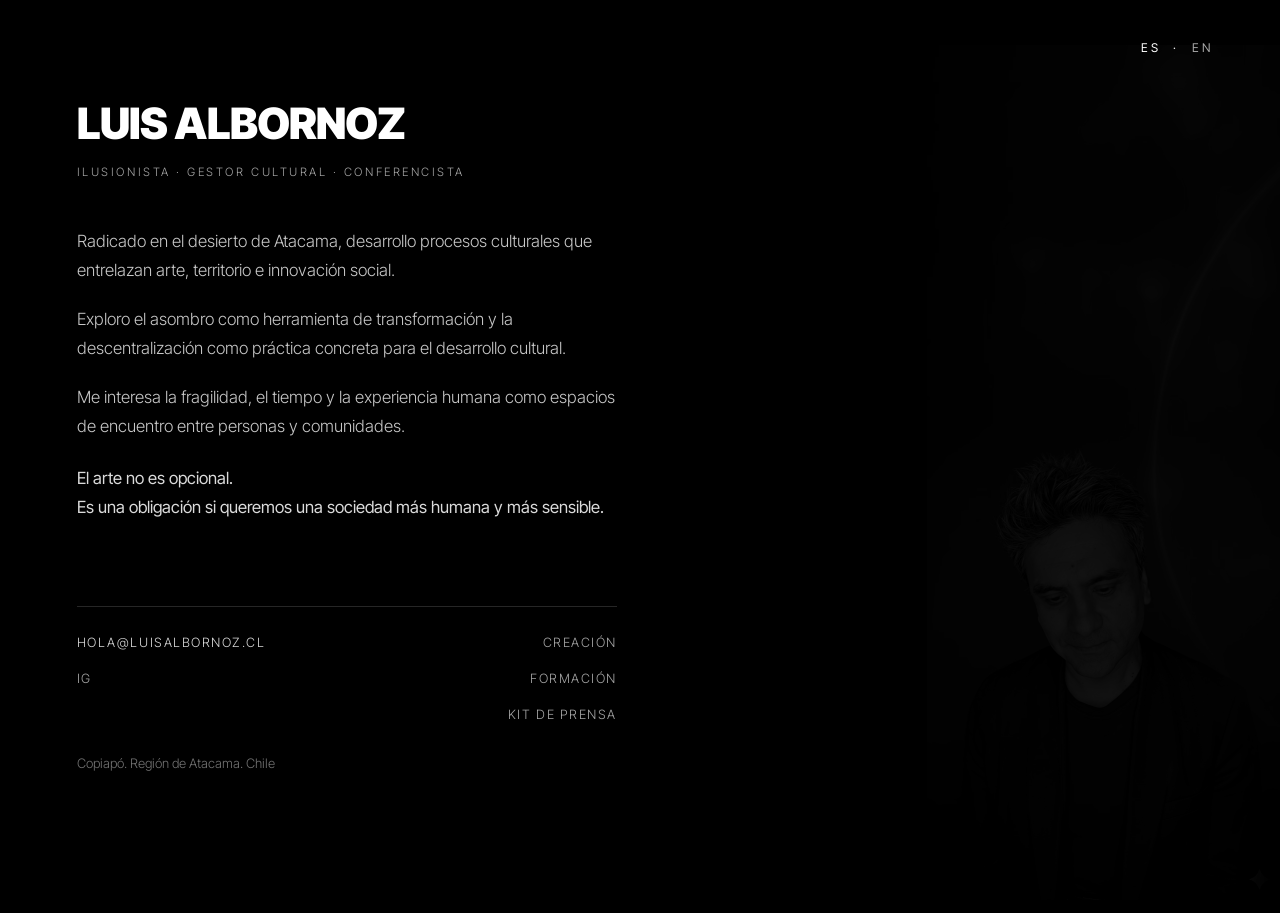
==== commit 562a9e31: "Update index.html" ====
--- a/index.html
+++ b/index.html
@@ -28,8 +28,9 @@
             height: 100%;
         }
 
+        /* Corregido: Posición absoluta para que suba con el scroll */
         .lang-switch {
-            position: fixed; top: 40px; right: 60px;
+            position: absolute; top: 40px; right: 60px;
             font-size: 0.75rem; letter-spacing: 0.2em;
             text-transform: uppercase; z-index: 9999;
         }
@@ -79,6 +80,7 @@
 
         .statement { margin-top: .2rem; color: rgba(255, 255, 255, .86); font-weight: 400; }
 
+        /* --- Footer con Coherencia Visual Homologada --- */
         .site-footer { margin-top: 4rem; max-width: 540px; padding-bottom: 40px; }
         .footer-line { height: 1px; background: rgba(255, 255, 255, .15); width: 100%; margin-bottom: 24px; }
 
@@ -87,17 +89,18 @@
             grid-template-columns: 1fr 1fr;
             gap: 16px;
             text-transform: uppercase;
-            font-weight: 300;
-        }
-
+        }
+
+        /* Unificación estricta de fuente para evitar el efecto de 'negrita' o tamaño desigual */
         .footer-links a, .footer-links span, .direct-email {
             color: var(--muted);
             text-decoration: none;
             transition: 0.4s;
             cursor: pointer;
             display: inline-block;
-            font-size: 0.82rem !important; 
-            letter-spacing: 0.12em;
+            font-weight: 300 !important; /* Forzamos peso liviano */
+            font-size: 0.8rem !important; /* Ajustado para simetría visual */
+            letter-spacing: 0.12em !important; /* Espaciado idéntico */
         }
 
         .footer-links a:hover, .direct-email:hover { color: #fff; }
@@ -142,8 +145,10 @@
             }
             .video-wrapper { display: none; }
             h1, h2.subtitle, p, .site-footer { max-width: 100%; }
-            .footer-content { grid-template-columns: 1fr; gap: 24px; text-align: center; }
-            .text-right { text-align: center; }
+            /* Corregido: Se mantiene el grid de dos columnas en móvil para evitar el centrado vertical */
+            .footer-content { grid-template-columns: 1fr 1fr; }
+            .text-right { text-align: right; }
+            .lang-switch { right: 20px; top: 20px; } /* Ajuste de posición en pantallas pequeñas */
         }
     </style>
 </head>
